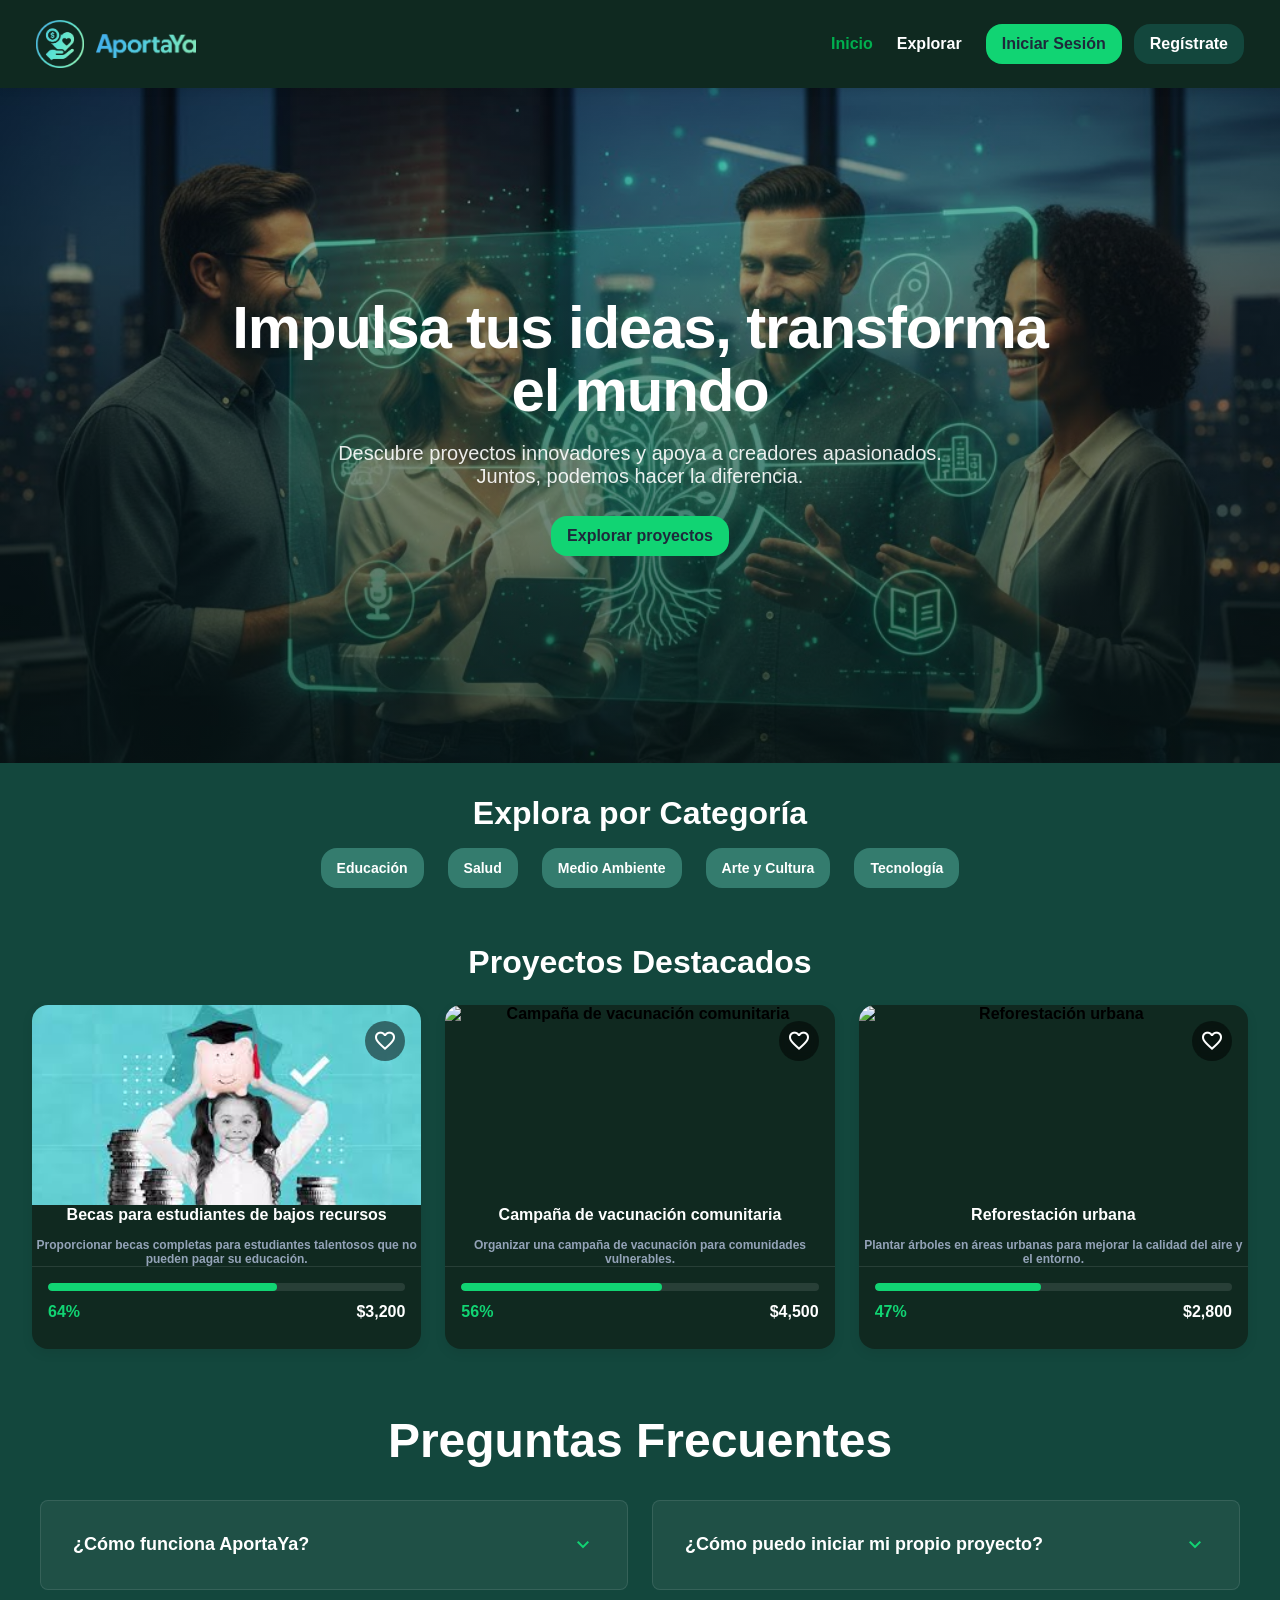
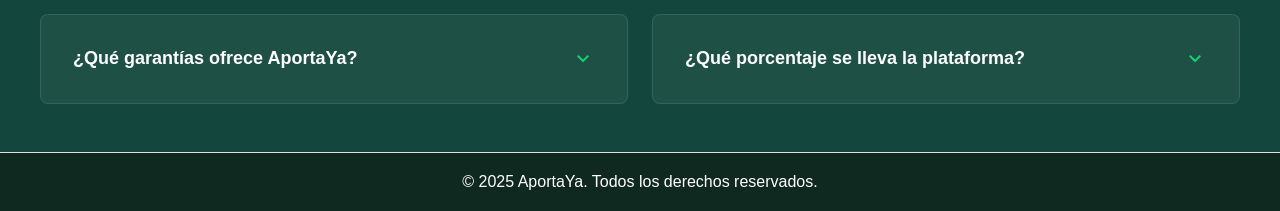
==== index.html @ a0ace8ae "Add styles for authentication and project detail pages - Implemented signup and login page styles wi" ====
<!DOCTYPE html>
    <html lang="es">
    <head>
        <meta charset="UTF-8">
        <meta name="viewport" content="width=device-width, initial-scale=1.0">
        <meta name="author" content="Danny Marcelo Dávila Barrancos">
        <meta name="description" content="Plataforma de donaciones para causas sociales">
        <meta property="og:title" content="AportaYa">
        <meta property="og:author" content="Danny Marcelo Dávila Barrancos">
        <meta property="og:description" content="Plataforma de donaciones para causas sociales">
        <link rel="shortcut icon" href="images/favicon.ico" type="image/x-icon">
        <link rel="stylesheet" href="styles/styles.css">
        <link rel="stylesheet" href="styles/components/header.css">
        <link rel="stylesheet" href="styles/components/hero.css">
        <link rel="stylesheet" href="styles/components/footer.css">
        <link rel="stylesheet" href="styles/landing/projects.css">
        <link rel="stylesheet" href="styles/landing/faq.css">

        <link rel="stylesheet" href="styles/fonts.css">
        <link href="https://fonts.googleapis.com/css2?family=Material+Symbols+Outlined" rel="stylesheet"/>
        <title>AportaYa</title>
    </head>
    <body>
        <header>
            <div class="header-content">
                <a class="logo" href="index.html" aria-label="Ir a inicio">
                    <img src="images/aporta-ya-icon.webp" alt="AportaYa Logo" width="48" height="48">
                    <img src="images/aporta-ya-letters.webp" alt="AportaYa" width="100" class="letters">
                </a>
                <nav class="menu">
                    <label for="mobile-menu-label" for="menu-switch" class="mobile-menu">
                        <span class="material-symbols-outlined">menu</span>
                    </label>
                    <ul class="menu-items">
                        <li class="active-menu">
                            <a href="#">
                                Inicio
                            </a>
                        </li>
                        <li class="menu-item">
                            <a href="pages/projects/projects.html">
                                Explorar
                            </a>
                        </li>
                        <li class="session-actions">
                            <button class="btn btn-primary" onclick="location.href='pages/auth/login.html'">
                                Iniciar Sesión
                            </button>
                            <button class="btn btn-secondary" onclick="location.href='pages/auth/signup.html'">
                                Regístrate
                            </button>
                        </li>
                    </ul>
                </nav>
            </div>
        </header>
        <main>
            <section class="hero">
                <div class="hero-content">
                    <h1 class="hero-title">Impulsa tus ideas, transforma el mundo</h1>
                    <p class="hero-desc">Descubre proyectos innovadores y apoya a creadores apasionados. Juntos, podemos hacer la diferencia.</p>
                    <button class="btn btn-primary">Explorar proyectos</button>
                </div>
            </section>
            <section class="categories">
                <h2>Explora por Categoría</h2>
                <ul class="category-list">
                </ul>
            </section>
            <section class="projects">
                <h2>Proyectos Destacados</h2>
                <ul class="project-list">
                </ul>
            </section>
            <section class="faq">
                <h2 class="faq-title">Preguntas Frecuentes</h2>
                <div class="faq-container">
                    <details class="faq-item">
                        <summary class="faq-question">
                            <span>¿Cómo funciona AportaYa?</span>
                            <span class="material-symbols-outlined">expand_more</span>
                        </summary>
                        <article class="faq-answer">
                            <p>AportaYa es una plataforma donde los creadores pueden presentar sus proyectos y recaudar fondos de una comunidad que cree en sus ideas. Los patrocinadores apoyan proyectos a cambio de recompensas únicas.</p>
                        </article>
                    </details>
                    <details class="faq-item">
                        <summary class="faq-question">
                            <span>¿Cómo puedo iniciar mi propio proyecto?</span>
                            <span class="material-symbols-outlined">expand_more</span>
                        </summary>
                        <article class="faq-answer">
                            <p>Simplemente haz clic en "Inicia tu proyecto", completa el formulario con los detalles de tu idea, establece una meta de financiamiento y ofrece recompensas atractivas para tus patrocinadores. Nuestro equipo revisará y te guiará en el proceso.</p>
                        </article>
                    </details>
                    <details class="faq-item">
                        <summary class="faq-question">
                            <span>¿Qué garantías ofrece AportaYa?</span>
                            <span class="material-symbols-outlined">expand_more</span>
                        </summary>
                        <article class="faq-answer">
                            <p>Fomentamos la transparencia y la comunicación entre creadores y patrocinadores. Si un proyecto no alcanza su meta, los fondos se devuelven a los patrocinadores. Supervisamos los proyectos para asegurar su legitimidad.</p>
                        </article>
                    </details>
                    <details class="faq-item">
                        <summary class="faq-question">
                            <span>¿Qué porcentaje se lleva la plataforma?</span>
                            <span class="material-symbols-outlined">expand_more</span>
                        </summary>
                        <article class="faq-answer">
                            <p>AportaYa cobra una tarifa del 5% sobre los fondos recaudados si el proyecto alcanza su meta. Esto nos ayuda a mantener y mejorar la plataforma. Además, existen las tarifas de procesamiento de pagos estándar.</p>
                        </article>
                    </details>
                </div>
            </section>
        </main>
        <footer>
            <div class="footer-content">
                <p>&copy; 2025 AportaYa. Todos los derechos reservados.</p>
            </div>
        </footer>
        <script src="scripts/menu.js"></script>
        <script type="module" src="scripts/categories.js"></script>
        <script type="module" src="scripts/projects.js"></script>
    </body>
</html>
---- styles/styles.css ----
:root {
    /*Colores*/
    --color-primary: #259feb;
    --color-secondary: #27e86d;
    --color-accent: #61d5ff;
    --color-background: #f4f4f4;
    --color-surface: #ffffff;
    --color-border: #e0e0e0;
    --color-shadow: rgba(0, 0, 0, 0.1);

    /*Color para los estados de éxito*/
    --color-success: #00bc00;
    --color-warning: #facc15;
    --color-error: #dc2626;
    --color-info: #0766ff;

    /*Color para las opacidades*/
    --primary: #11d473;
    --background-light: #f6f8f7;
    --background-dark: #102219cc;


    /*Color de fondo y texto*/
    --color-bg: #f9fafb;
    --color-text: #111827;
    --color-muted: #6b7280;
    --text-light: #fff;
    --selected-text: #00af4f;
    --text-dark: #1e293b;
    --text-muted: #64748b;
    --text-light-muted: #94a3b8;
    --dark-bg: #13473d;

    /* Tipografías */
    --font-base: 'Segoe UI', Tahoma, Geneva, Verdana, sans-serif;
    --font-heading: 'Poppins', sans-serif;
    --font-display: 'Manrope', sans-serif;

    /* Tamaños de fuente */
    --sf2XS: 4px;
    --sfXS: 8px;
    --sfS: 10px;
    --sfM: 12px;
    --sfL: 16px;
    --sfXL: 24px;
    --sf2XL: 32px;
    --sf3XL: 48px;

    /* Espaciados */
    --sp2XS: 4px;
    --spXS: 8px;
    --spS: 12px;
    --spM: 16px;
    --spL: 24px;
    --spXL: 32px;
    --sp2XL: 48px;

    /* Bordes */
    --border-radius-sm: 4px;
    --border-radius-md: 8px;
    --border-radius-lg: 16px;
    --border-radius-full: 9999px;

    --font-display: 'Manrope', sans-serif;

}

* {
    margin: 0;
    padding: 0;
    box-sizing: border-box;
    font-family: var(--font-base);
    scroll-behavior: smooth;
}

html {
    height: 100%;
}

body {
    background-color: var(--dark-bg);
    min-height: 100%;
    display: flex;
    flex-direction: column;
}

main {
    flex: 1;
}

.btn {
  display: flex;
  align-items: center;
  justify-content: center;
  border-radius: var(--border-radius-lg);
  height: 2.5rem;
  padding: 0 1rem;
  font-size: 1rem;
  font-weight: bold;
  cursor: pointer;
  border: none;
  transition: background 0.2s, color 0.2s, opacity 0.2s, transform 0.2s;
}
.btn-primary {
  background: var(--primary);
  color: var(--text-dark);
}
.btn-primary:hover {
  opacity: 0.9;
  transform: scale(1.05);
}

.btn-secondary {
  background: var(--dark-bg);
  color: var(--text-light);
}

.btn-secondary:hover {
  opacity: 0.9;
  transform: scale(1.05);
}
---- styles/components/header.css ----
header {
    display: flex;
    align-items: center;
    background-color: var(--background-dark);
    font-family: var(--font-heading);
    position: sticky;
    top: 0;
    z-index: 10;
    box-shadow: 0 2px 8px rgba(0, 0, 0, 0.1);
    backdrop-filter: blur(10px);
}

.header-content {
    width: 100%;
    height: 100%;
    padding: var(--spS);
    display: flex;
    flex-wrap: wrap;
    align-items: center;
    justify-content: space-between;
}

.mobile-menu {
    font-size: 32px;
    cursor: pointer;
    color: var(--text-light);
    transition: transform 0.3s ease;
}

.mobile-menu:hover {
    transform: scale(1.1);
}

.logo {
    display: flex;
    align-items: center;
    gap: var(--spXS);

    &:hover {
        cursor: pointer;
    }
}

.letters {
    margin-top: 8px;
}

.menu-items {
    display: none;
    list-style: none;
    padding: 0;
    margin: 0;
}

/* Menú móvil activo */
.menu-items.active {
    display: flex;
    flex-direction: column;
    position: fixed;
    top: 68px; /* Altura aproximada del header */
    left: 0;
    right: 0;
    background-color: var(--background-dark);
    backdrop-filter: blur(10px);
    -webkit-backdrop-filter: blur(10px);
    padding: var(--spL);
    gap: var(--spL);
    box-shadow: 0 4px 12px rgba(0, 0, 0, 0.2);
    animation: slideDown 0.3s ease-out;
    z-index: 9;
}

@keyframes slideDown {
    from {
        opacity: 0;
        transform: translateY(-20px);
    }
    to {
        opacity: 1;
        transform: translateY(0);
    }
}

body.menu-open {
    overflow: hidden;
}

li {
    text-decoration: none;
    font-size: var(--sfL);
    font-weight: 600;
}

.active-menu a {
    text-decoration: none;
    color: var(--selected-text);
}

li.menu-item {
    & a {
        text-decoration: none;
        color: var(--text-light);
    }
}

.session-actions {
    gap: var(--spS);
}

@media (min-width: 768px) and (max-width: 991px) {
    header {
        padding: var(--spXS) var(--spM);
    }

    .logo {
        img.letters {
            margin-top: 6px;
        }
    }

    .mobile-menu {
        display: none;
    }

    .menu {
        display: flex;
        flex-direction: row;
    }

    .menu .menu-items {
        display: inherit;
        justify-content: center;
        flex-wrap: wrap;
        align-items: center;
        gap: var(--spL);
    }

    .session-actions {
        display: flex;
        flex-direction: row;
    }
}

@media (min-width: 992px) {
    header {
        display: flex;
        padding: var(--spXS) var(--spL);
    }

    .logo {
        display: flex;
        align-items: center;
        gap: var(--spS);
        img.letters {
            margin-top: 4px;
        }
    }

    .mobile-menu {
        display: none;
    }

    .menu {
        display: flex;
        flex-direction: row;
    }

    .menu .menu-items {
        display: inherit;
        justify-content: center;
        flex-wrap: wrap;
        align-items: center;
        gap: var(--spL);
    }

    .session-actions {
        display: flex;
        flex-direction: row;
    }
}
---- styles/components/hero.css ----
.hero {
  position: relative;
  max-height: 60vh;
  display: flex;
  align-items: center;
  justify-content: center;
  padding: 5vw 2vw;
  background-image: url('../../images/image.webp');
  background-size: cover;
  background-position: center;
  background-repeat: no-repeat;
  color: var(--text-light);
  overflow: hidden;
}

.hero::before {
  content: "";
  position: absolute;
  inset: 0;
  background: linear-gradient(180deg, rgba(6,23,20,0.25) 0%, rgba(6,23,20,0.45) 40%, rgba(6,23,20,0.65) 100%);
  z-index: 1;
  pointer-events: none;
}

.hero-content {
  position: relative;
  z-index: 2;
  text-align: center;
  max-width: 56rem;
  width: 100%;
  display: flex;
  flex-direction: column;
  align-items: center;
  gap: 1.25rem;
  padding: 1rem 2rem;
}

.hero-title {
  font-family: var(--font-display);
  color: var(--text-light);
  font-weight: 800;
  line-height: 1.05;
  font-size: 2.25rem;
  margin: 0;
  letter-spacing: -0.02em;
}

.hero-desc {
  font-family: var(--font-display);
  color: rgba(255,255,255,0.9);
  font-size: 1.05rem;
  max-width: 42rem;
  margin: 0 auto 0.5rem auto;
}

.hero .btn {
  font-family: var(--font-display);
  z-index: 2;
}

@media (min-width: 768px) and (max-width: 991px) {
  .hero-title {
    font-size: 2.75rem;
  }
  .hero-desc {
    font-size: 1.15rem;
  }
}

@media (min-width: 992px) {
  .hero {
    min-height: 75vh;
    padding: 6vw 2vw;
  }
  .hero-title {
    font-size: 3.75rem;
  }
  .hero-desc {
    font-size: 1.25rem;
  }
}
---- styles/components/footer.css ----
footer {
    background-color: var(--background-dark);
    font-family: var(--font-body);
    color: var(--text-light);
    padding: 20px 0;
    text-align: center;
    border-top: 1px solid #e0e0e0;
    bottom: 0;
}
---- styles/landing/projects.css ----
.categories {
    padding: var(--spM);
    text-align: center;

    & h2 {
        margin-top: var(--spM);
        color: var(--text-light);
        font-family: var(--font-display);
        font-size: var(--sf2XL);
    }
}

.category-list {
    list-style: none;
    display: flex;
    flex-direction: row;
    gap: var(--spL);
    padding: 0 var(--spS);
    margin: var(--spM) 0 0 0;
    overflow-x: auto;
    -webkit-overflow-scrolling: touch;
    scroll-snap-type: x proximity;
    scrollbar-width: thin;
    scrollbar-color: rgba(0, 175, 111, 0.648) transparent;
}

.category-list::-webkit-scrollbar { height: 8px; }
.category-list::-webkit-scrollbar-track { background: transparent; }
.category-list::-webkit-scrollbar-thumb { background: rgba(0,0,0,0.12); border-radius: 999px; }

.category-item {
    flex: 0 0 auto;
    margin-bottom: 8px;
    background-color: #83ffe84a;
    color: var(--text-light);
    padding: var(--spS) var(--spM);
    border-radius: var(--border-radius-lg);
    font-size: var(--sfM);
    cursor: pointer;

    &:hover {
        background-color: #2fffd966;
    }
}

.projects {
    padding: var(--spM);
    text-align: center;
    margin-top: var(--spM);

    & h2 {
        color: var(--text-light);
        font-family: var(--font-display);
        font-size: var(--sf2XL);
    }
}

.project-list {
    list-style: none;
    padding: 0 var(--spM);
    margin: var(--spL) auto 0 auto;
    width: 100%;
    display: grid;
    grid-template-columns: 1fr;
    gap: var(--spL);
    justify-items: center;
}

.project-card {
    width: 100%;
    position: relative;
    background: var(--background-dark);
    border-radius: var(--border-radius-lg);
    overflow: hidden;
    box-shadow: 0 4px 12px rgba(0, 0, 0, 0.08);
}

.project-card:hover {
    transform: translateY(-4px);
    box-shadow: 0 8px 24px rgba(0, 0, 0, 0.12);
}

.project-image-container {
    position: relative;
    width: 100%;
    height: 200px;
    display: flex;
    justify-content: center;
    overflow: hidden;
    align-items: center;

    & img {
        width: 100%;
        height: 100%;
        object-fit: cover;
        object-position: center;
    }
}

.project-fav {
    display: flex;
    align-items: center;
    justify-content: center;
    position: absolute;
    top: 1rem;
    right: 1rem;
    width: 2.5rem;
    height: 2.5rem;
    background: rgba(0,0,0,0.5);
    color: #FFFFFF;
    border-radius: 50%;
    border: none;
    cursor: pointer;
    transition: all 0.3s ease;
    backdrop-filter: blur(4px);
    z-index: 4;
}

.project-fav:hover {
    background: var(--primary);
    color: var(--text-dark);
    transform: scale(1.1);
}

.project-details {
    padding: var(--spM);
    text-align: left;
}

.project-title {
    font-family: var(--font-display);
    font-size: var(--sfL);
    color: var(--text-light);
    margin: 0 0 var(--spS) 0;
    line-height: 1.3;
}

.project-description {
    font-family: var(--font-display);
    font-size: var(--sfM);
    color: var(--text-light-muted);
    margin: 0;
    line-clamp: 3;
    -webkit-box-orient: vertical;
    overflow: hidden;
    text-overflow: ellipsis;
}

.project-statistics {
    padding: var(--spM);
    border-top: 1px solid rgba(255, 255, 255, 0.1);
}

.progress-info {
    display: flex;
    justify-content: space-between;
    align-items: center;
    margin-bottom: var(--spS);
}

.goal-percentage {
    font-family: var(--font-display);
    font-size: var(--sfL);
    font-weight: 700;
    color: var(--primary);
}

.raised-amount {
    font-family: var(--font-display);
    font-size: var(--sfL);
    color: var(--text-light);
    font-weight: 600;
}

.progress-bar {
    width: 100%;
    height: 8px;
    background: rgba(255, 255, 255, 0.1);
    border-radius: 999px;
    overflow: hidden;
    margin-bottom: var(--spS);
}

.progress-fill {
    height: 100%;
    background: var(--primary);
    border-radius: 999px;
    transition: width 0.3s ease;
}

.project-goal {
    font-family: var(--font-display);
    font-size: var(--sfL);
    color: var(--text-light-muted);
    display: block;
}

@media (min-width: 768px) and (max-width: 991px) {
    .category-list {
        justify-content: center;
        overflow-x: visible;
        scroll-snap-type: none;
    }
    .category-item {
        flex: 0 0 auto;
    }

    .project-list {
        grid-template-columns: repeat(2, 1fr);
    }

    .project-card {
        max-width: 20rem;
    }
}

@media (min-width: 992px) {
    .category-list {
        display: flex;
        flex-direction: row;
        justify-content: center;
        overflow-x: visible;
        scroll-snap-type: none;
    }
    .category-item {
        flex: 0 0 auto;
    }

    .project-list {
        display: flex;
        justify-content: center;
    }

    .project-card {
        max-width: 400px;
    }
}
---- styles/landing/faq.css ----
/* FAQ Section - Mobile First */
.faq {
    display: flex;
    width: 100%;
    align-items: center;
    flex-direction: column;
    padding: var(--sp2XL) var(--spL);
    background-color: var(--dark-bg);
}

.faq-title {
    font-size: var(--sf2XL);
    font-weight: 800;
    margin-bottom: var(--spXL);
    color: var(--text-light);
    text-align: center;
    font-family: var(--font-heading);
}

.faq-container {
    width: 100%;
    max-width: 800px;
    display: flex;
    flex-direction: column;
    gap: var(--spM);
}

.faq-item {
    background-color: rgba(255, 255, 255, 0.05);
    border: 1px solid rgba(255, 255, 255, 0.1);
    border-radius: var(--border-radius-md);
    overflow: hidden;
    transition: all 0.3s ease;
}

.faq-item:hover {
    background-color: rgba(255, 255, 255, 0.08);
    border-color: rgba(255, 255, 255, 0.2);
}

.faq-item[open] {
    background-color: rgba(255, 255, 255, 0.1);
}

.faq-question {
    display: flex;
    justify-content: space-between;
    align-items: center;
    padding: var(--spL);
    cursor: pointer;
    font-size: var(--sfL);
    font-weight: 600;
    color: var(--text-light);
    user-select: none;
    list-style: none;
}

.faq-question::-webkit-details-marker {
    display: none;
}

.faq-question span:first-child {
    flex: 1;
}

.faq-question .material-symbols-outlined {
    transition: transform 0.3s ease;
    color: var(--primary);
    font-size: 24px;
}

.faq-item[open] .faq-question .material-symbols-outlined {
    transform: rotate(180deg);
}

.faq-answer {
    padding: 0 var(--spL) var(--spL) var(--spL);
    color: var(--text-light);
    font-size: var(--sfL);
    line-height: 1.6;
    animation: slideDown 0.3s ease-out;
}

.faq-answer p {
    margin: 0;
}

@keyframes slideDown {
    from {
        opacity: 0;
        transform: translateY(-10px);
    }
    to {
        opacity: 1;
        transform: translateY(0);
    }
}

@media (min-width: 768px) and (max-width: 991px) {
    .faq {
        padding: var(--sp2XL) var(--spXL);
    }

    .faq-title {
        font-size: var(--sf3XL);
    }

    .faq-container {
        gap: var(--spL);
    }

    .faq-question {
        padding: var(--spXL);
        font-size: 1.125rem;
    }

    .faq-answer {
        padding: 0 var(--spXL) var(--spXL) var(--spXL);
    }
}

@media (min-width: 992px) {
    .faq {
        padding: var(--sp2XL) var(--spXL);
    }

    .faq-title {
        font-size: var(--sf3XL);
    }

    .faq-container {
        max-width: 1200px;
        display: grid;
        grid-template-columns: repeat(2, 1fr);
        gap: var(--spL);
    }

    .faq-question {
        padding: var(--spXL);
        font-size: 1.125rem;
    }

    .faq-answer {
        padding: 0 var(--spXL) var(--spXL) var(--spXL);
    }
}
---- styles/fonts.css ----
@font-face {
  font-family: 'Manrope';
  font-style: normal;
  font-weight: 400;
  src: url(https://fonts.gstatic.com/s/manrope/v20/xn7gYHE41ni1AdIRggqxSvfedN62Zw.woff2) format('woff2');
  unicode-range: U+0460-052F, U+1C80-1C8A, U+20B4, U+2DE0-2DFF, U+A640-A69F, U+FE2E-FE2F;
}
/* cyrillic */
@font-face {
  font-family: 'Manrope';
  font-style: normal;
  font-weight: 400;
  src: url(https://fonts.gstatic.com/s/manrope/v20/xn7gYHE41ni1AdIRggOxSvfedN62Zw.woff2) format('woff2');
  unicode-range: U+0301, U+0400-045F, U+0490-0491, U+04B0-04B1, U+2116;
}
/* greek */
@font-face {
  font-family: 'Manrope';
  font-style: normal;
  font-weight: 400;
  src: url(https://fonts.gstatic.com/s/manrope/v20/xn7gYHE41ni1AdIRggSxSvfedN62Zw.woff2) format('woff2');
  unicode-range: U+0370-0377, U+037A-037F, U+0384-038A, U+038C, U+038E-03A1, U+03A3-03FF;
}
/* vietnamese */
@font-face {
  font-family: 'Manrope';
  font-style: normal;
  font-weight: 400;
  src: url(https://fonts.gstatic.com/s/manrope/v20/xn7gYHE41ni1AdIRggixSvfedN62Zw.woff2) format('woff2');
  unicode-range: U+0102-0103, U+0110-0111, U+0128-0129, U+0168-0169, U+01A0-01A1, U+01AF-01B0, U+0300-0301, U+0303-0304, U+0308-0309, U+0323, U+0329, U+1EA0-1EF9, U+20AB;
}
/* latin-ext */
@font-face {
  font-family: 'Manrope';
  font-style: normal;
  font-weight: 400;
  src: url(https://fonts.gstatic.com/s/manrope/v20/xn7gYHE41ni1AdIRggmxSvfedN62Zw.woff2) format('woff2');
  unicode-range: U+0100-02BA, U+02BD-02C5, U+02C7-02CC, U+02CE-02D7, U+02DD-02FF, U+0304, U+0308, U+0329, U+1D00-1DBF, U+1E00-1E9F, U+1EF2-1EFF, U+2020, U+20A0-20AB, U+20AD-20C0, U+2113, U+2C60-2C7F, U+A720-A7FF;
}
/* latin */
@font-face {
  font-family: 'Manrope';
  font-style: normal;
  font-weight: 400;
  src: url(https://fonts.gstatic.com/s/manrope/v20/xn7gYHE41ni1AdIRggexSvfedN4.woff2) format('woff2');
  unicode-range: U+0000-00FF, U+0131, U+0152-0153, U+02BB-02BC, U+02C6, U+02DA, U+02DC, U+0304, U+0308, U+0329, U+2000-206F, U+20AC, U+2122, U+2191, U+2193, U+2212, U+2215, U+FEFF, U+FFFD;
}
/* cyrillic-ext */
@font-face {
  font-family: 'Manrope';
  font-style: normal;
  font-weight: 500;
  src: url(https://fonts.gstatic.com/s/manrope/v20/xn7gYHE41ni1AdIRggqxSvfedN62Zw.woff2) format('woff2');
  unicode-range: U+0460-052F, U+1C80-1C8A, U+20B4, U+2DE0-2DFF, U+A640-A69F, U+FE2E-FE2F;
}
/* cyrillic */
@font-face {
  font-family: 'Manrope';
  font-style: normal;
  font-weight: 500;
  src: url(https://fonts.gstatic.com/s/manrope/v20/xn7gYHE41ni1AdIRggOxSvfedN62Zw.woff2) format('woff2');
  unicode-range: U+0301, U+0400-045F, U+0490-0491, U+04B0-04B1, U+2116;
}
/* greek */
@font-face {
  font-family: 'Manrope';
  font-style: normal;
  font-weight: 500;
  src: url(https://fonts.gstatic.com/s/manrope/v20/xn7gYHE41ni1AdIRggSxSvfedN62Zw.woff2) format('woff2');
  unicode-range: U+0370-0377, U+037A-037F, U+0384-038A, U+038C, U+038E-03A1, U+03A3-03FF;
}
/* vietnamese */
@font-face {
  font-family: 'Manrope';
  font-style: normal;
  font-weight: 500;
  src: url(https://fonts.gstatic.com/s/manrope/v20/xn7gYHE41ni1AdIRggixSvfedN62Zw.woff2) format('woff2');
  unicode-range: U+0102-0103, U+0110-0111, U+0128-0129, U+0168-0169, U+01A0-01A1, U+01AF-01B0, U+0300-0301, U+0303-0304, U+0308-0309, U+0323, U+0329, U+1EA0-1EF9, U+20AB;
}
/* latin-ext */
@font-face {
  font-family: 'Manrope';
  font-style: normal;
  font-weight: 500;
  src: url(https://fonts.gstatic.com/s/manrope/v20/xn7gYHE41ni1AdIRggmxSvfedN62Zw.woff2) format('woff2');
  unicode-range: U+0100-02BA, U+02BD-02C5, U+02C7-02CC, U+02CE-02D7, U+02DD-02FF, U+0304, U+0308, U+0329, U+1D00-1DBF, U+1E00-1E9F, U+1EF2-1EFF, U+2020, U+20A0-20AB, U+20AD-20C0, U+2113, U+2C60-2C7F, U+A720-A7FF;
}
/* latin */
@font-face {
  font-family: 'Manrope';
  font-style: normal;
  font-weight: 500;
  src: url(https://fonts.gstatic.com/s/manrope/v20/xn7gYHE41ni1AdIRggexSvfedN4.woff2) format('woff2');
  unicode-range: U+0000-00FF, U+0131, U+0152-0153, U+02BB-02BC, U+02C6, U+02DA, U+02DC, U+0304, U+0308, U+0329, U+2000-206F, U+20AC, U+2122, U+2191, U+2193, U+2212, U+2215, U+FEFF, U+FFFD;
}
/* cyrillic-ext */
@font-face {
  font-family: 'Manrope';
  font-style: normal;
  font-weight: 700;
  src: url(https://fonts.gstatic.com/s/manrope/v20/xn7gYHE41ni1AdIRggqxSvfedN62Zw.woff2) format('woff2');
  unicode-range: U+0460-052F, U+1C80-1C8A, U+20B4, U+2DE0-2DFF, U+A640-A69F, U+FE2E-FE2F;
}
/* cyrillic */
@font-face {
  font-family: 'Manrope';
  font-style: normal;
  font-weight: 700;
  src: url(https://fonts.gstatic.com/s/manrope/v20/xn7gYHE41ni1AdIRggOxSvfedN62Zw.woff2) format('woff2');
  unicode-range: U+0301, U+0400-045F, U+0490-0491, U+04B0-04B1, U+2116;
}
/* greek */
@font-face {
  font-family: 'Manrope';
  font-style: normal;
  font-weight: 700;
  src: url(https://fonts.gstatic.com/s/manrope/v20/xn7gYHE41ni1AdIRggSxSvfedN62Zw.woff2) format('woff2');
  unicode-range: U+0370-0377, U+037A-037F, U+0384-038A, U+038C, U+038E-03A1, U+03A3-03FF;
}
/* vietnamese */
@font-face {
  font-family: 'Manrope';
  font-style: normal;
  font-weight: 700;
  src: url(https://fonts.gstatic.com/s/manrope/v20/xn7gYHE41ni1AdIRggixSvfedN62Zw.woff2) format('woff2');
  unicode-range: U+0102-0103, U+0110-0111, U+0128-0129, U+0168-0169, U+01A0-01A1, U+01AF-01B0, U+0300-0301, U+0303-0304, U+0308-0309, U+0323, U+0329, U+1EA0-1EF9, U+20AB;
}
/* latin-ext */
@font-face {
  font-family: 'Manrope';
  font-style: normal;
  font-weight: 700;
  src: url(https://fonts.gstatic.com/s/manrope/v20/xn7gYHE41ni1AdIRggmxSvfedN62Zw.woff2) format('woff2');
  unicode-range: U+0100-02BA, U+02BD-02C5, U+02C7-02CC, U+02CE-02D7, U+02DD-02FF, U+0304, U+0308, U+0329, U+1D00-1DBF, U+1E00-1E9F, U+1EF2-1EFF, U+2020, U+20A0-20AB, U+20AD-20C0, U+2113, U+2C60-2C7F, U+A720-A7FF;
}
/* latin */
@font-face {
  font-family: 'Manrope';
  font-style: normal;
  font-weight: 700;
  src: url(https://fonts.gstatic.com/s/manrope/v20/xn7gYHE41ni1AdIRggexSvfedN4.woff2) format('woff2');
  unicode-range: U+0000-00FF, U+0131, U+0152-0153, U+02BB-02BC, U+02C6, U+02DA, U+02DC, U+0304, U+0308, U+0329, U+2000-206F, U+20AC, U+2122, U+2191, U+2193, U+2212, U+2215, U+FEFF, U+FFFD;
}
/* cyrillic-ext */
@font-face {
  font-family: 'Manrope';
  font-style: normal;
  font-weight: 800;
  src: url(https://fonts.gstatic.com/s/manrope/v20/xn7gYHE41ni1AdIRggqxSvfedN62Zw.woff2) format('woff2');
  unicode-range: U+0460-052F, U+1C80-1C8A, U+20B4, U+2DE0-2DFF, U+A640-A69F, U+FE2E-FE2F;
}
/* cyrillic */
@font-face {
  font-family: 'Manrope';
  font-style: normal;
  font-weight: 800;
  src: url(https://fonts.gstatic.com/s/manrope/v20/xn7gYHE41ni1AdIRggOxSvfedN62Zw.woff2) format('woff2');
  unicode-range: U+0301, U+0400-045F, U+0490-0491, U+04B0-04B1, U+2116;
}
@font-face {
  font-family: 'Manrope';
  font-style: normal;
  font-weight: 800;
  src: url(https://fonts.gstatic.com/s/manrope/v20/xn7gYHE41ni1AdIRggSxSvfedN62Zw.woff2) format('woff2');
  unicode-range: U+0370-0377, U+037A-037F, U+0384-038A, U+038C, U+038E-03A1, U+03A3-03FF;
}

@font-face {
  font-family: 'Manrope';
  font-style: normal;
  font-weight: 800;
  src: url(https://fonts.gstatic.com/s/manrope/v20/xn7gYHE41ni1AdIRggixSvfedN62Zw.woff2) format('woff2');
  unicode-range: U+0102-0103, U+0110-0111, U+0128-0129, U+0168-0169, U+01A0-01A1, U+01AF-01B0, U+0300-0301, U+0303-0304, U+0308-0309, U+0323, U+0329, U+1EA0-1EF9, U+20AB;
}

@font-face {
  font-family: 'Manrope';
  font-style: normal;
  font-weight: 800;
  src: url(https://fonts.gstatic.com/s/manrope/v20/xn7gYHE41ni1AdIRggmxSvfedN62Zw.woff2) format('woff2');
  unicode-range: U+0100-02BA, U+02BD-02C5, U+02C7-02CC, U+02CE-02D7, U+02DD-02FF, U+0304, U+0308, U+0329, U+1D00-1DBF, U+1E00-1E9F, U+1EF2-1EFF, U+2020, U+20A0-20AB, U+20AD-20C0, U+2113, U+2C60-2C7F, U+A720-A7FF;
}

@font-face {
  font-family: 'Manrope';
  font-style: normal;
  font-weight: 800;
  src: url(https://fonts.gstatic.com/s/manrope/v20/xn7gYHE41ni1AdIRggexSvfedN4.woff2) format('woff2');
  unicode-range: U+0000-00FF, U+0131, U+0152-0153, U+02BB-02BC, U+02C6, U+02DA, U+02DC, U+0304, U+0308, U+0329, U+2000-206F, U+20AC, U+2122, U+2191, U+2193, U+2212, U+2215, U+FEFF, U+FFFD;
}
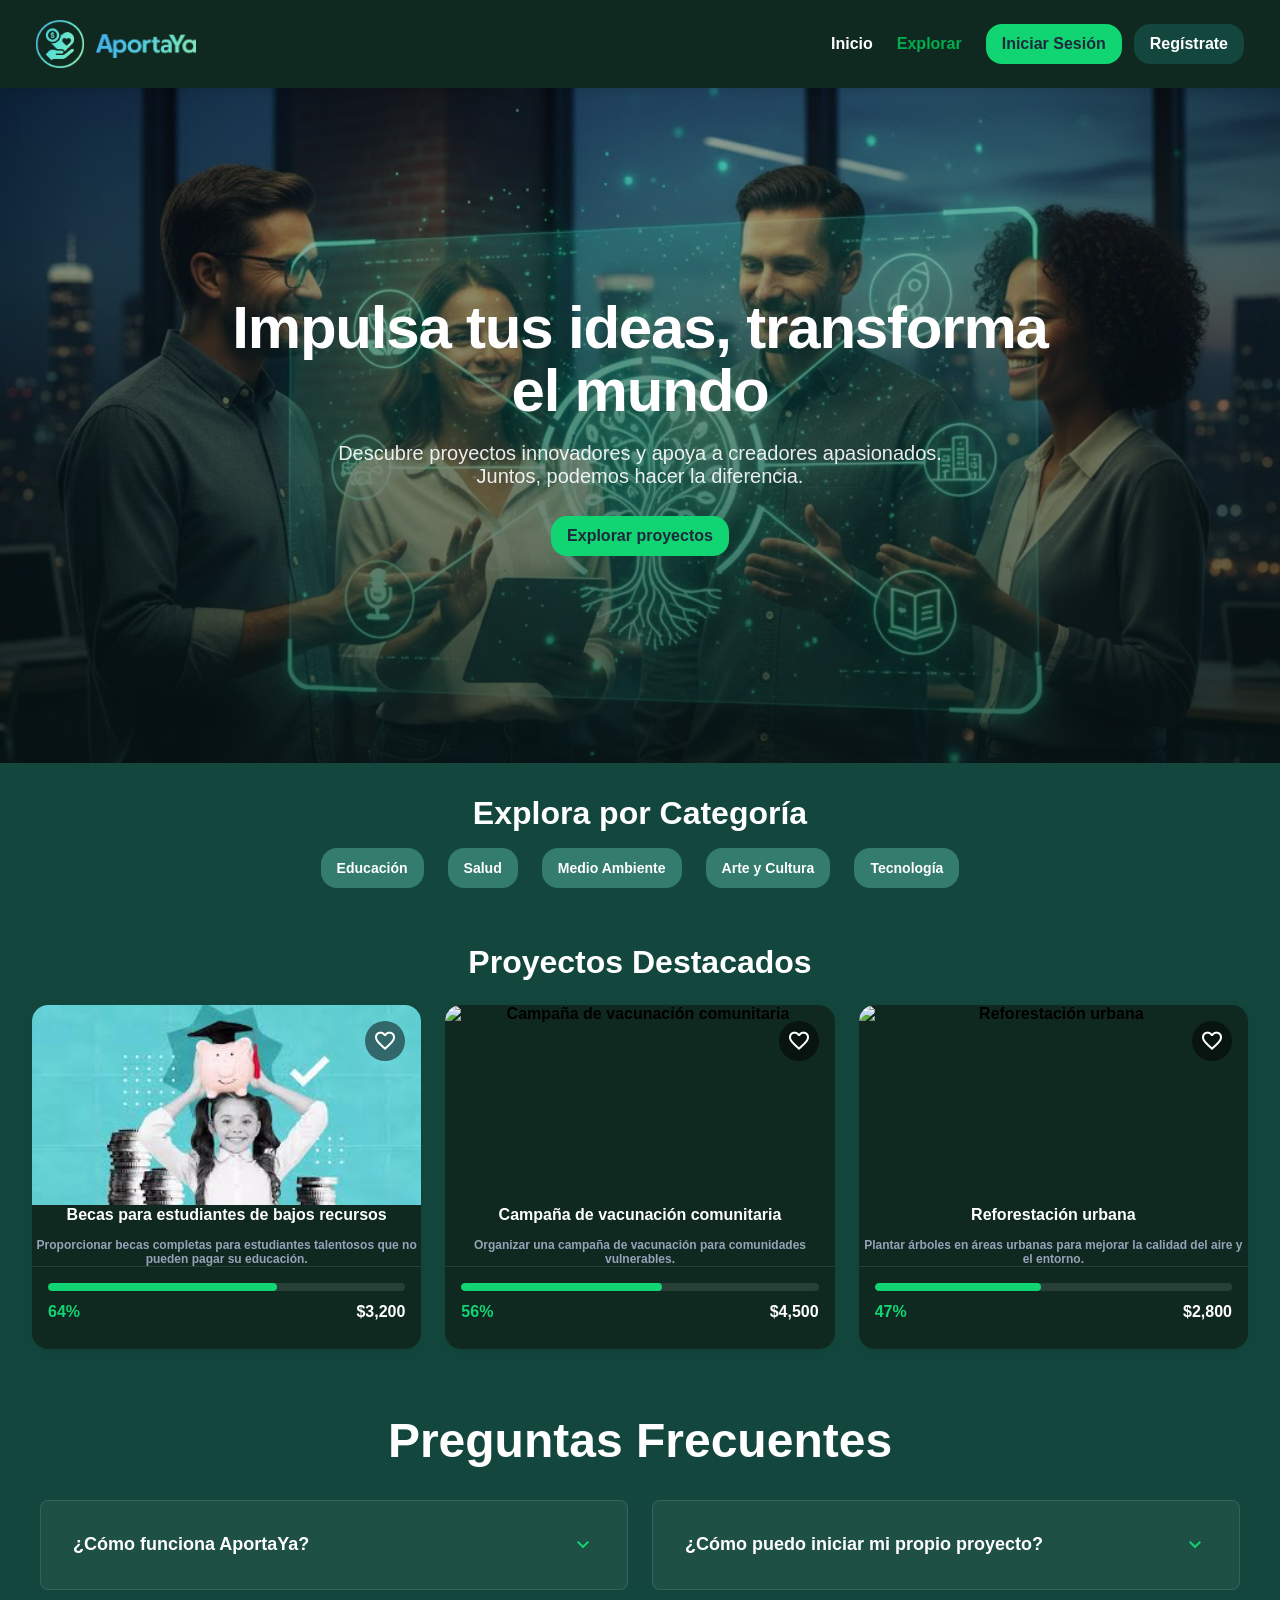
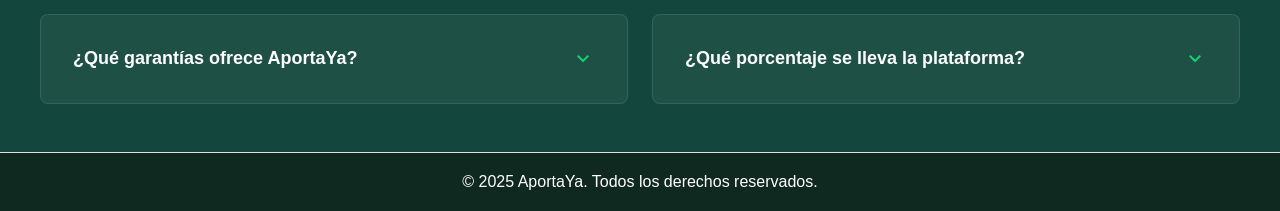
==== commit 62c57dee: "Actualizar rutas de navegación y mejorar accesibilidad en los archivos HTML" ====
--- a/index.html
+++ b/index.html
@@ -23,30 +23,30 @@
     <body>
         <header>
             <div class="header-content">
-                <a class="logo" href="index.html" aria-label="Ir a inicio">
-                    <img src="images/aporta-ya-icon.webp" alt="AportaYa Logo" width="48" height="48">
-                    <img src="images/aporta-ya-letters.webp" alt="AportaYa" width="100" class="letters">
+                <a class="logo" href="../../index.html" aria-label="Ir a inicio">
+                    <img src="../../images/aporta-ya-icon.webp" alt="AportaYa Logo" width="48" height="48">
+                    <img src="../../images/aporta-ya-letters.webp" alt="AportaYa" width="100" class="letters">
                 </a>
-                <nav class="menu">
+                <nav class="menu" aria-label="Menú principal">
                     <label for="mobile-menu-label" for="menu-switch" class="mobile-menu">
                         <span class="material-symbols-outlined">menu</span>
                     </label>
                     <ul class="menu-items">
+                        <li class="menu-item">
+                            <a href="../../index.html">
+                                Inicio
+                            </a> 
+                        </li>
                         <li class="active-menu">
-                            <a href="#">
-                                Inicio
-                            </a>
-                        </li>
-                        <li class="menu-item">
-                            <a href="pages/projects/projects.html">
+                            <a href="projects.html">
                                 Explorar
                             </a>
                         </li>
                         <li class="session-actions">
-                            <button class="btn btn-primary" onclick="location.href='pages/auth/login.html'">
+                            <button class="btn btn-primary" onclick="location.href='../auth/login.html'">
                                 Iniciar Sesión
                             </button>
-                            <button class="btn btn-secondary" onclick="location.href='pages/auth/signup.html'">
+                            <button class="btn btn-secondary" onclick="location.href='../auth/signup.html'">
                                 Regístrate
                             </button>
                         </li>
@@ -59,7 +59,7 @@
                 <div class="hero-content">
                     <h1 class="hero-title">Impulsa tus ideas, transforma el mundo</h1>
                     <p class="hero-desc">Descubre proyectos innovadores y apoya a creadores apasionados. Juntos, podemos hacer la diferencia.</p>
-                    <button class="btn btn-primary">Explorar proyectos</button>
+                    <button class="btn btn-primary" onclick="location.href='pages/projects/projects.html'">Explorar proyectos</button>
                 </div>
             </section>
             <section class="categories">
--- a/styles/styles.css
+++ b/styles/styles.css
@@ -1,5 +1,4 @@
 :root {
-    /*Colores*/
     --color-primary: #259feb;
     --color-secondary: #27e86d;
     --color-accent: #61d5ff;
@@ -8,19 +7,16 @@
     --color-border: #e0e0e0;
     --color-shadow: rgba(0, 0, 0, 0.1);
 
-    /*Color para los estados de éxito*/
     --color-success: #00bc00;
     --color-warning: #facc15;
     --color-error: #dc2626;
     --color-info: #0766ff;
 
-    /*Color para las opacidades*/
     --primary: #11d473;
     --background-light: #f6f8f7;
     --background-dark: #102219cc;
 
 
-    /*Color de fondo y texto*/
     --color-bg: #f9fafb;
     --color-text: #111827;
     --color-muted: #6b7280;
@@ -31,12 +27,10 @@
     --text-light-muted: #94a3b8;
     --dark-bg: #13473d;
 
-    /* Tipografías */
     --font-base: 'Segoe UI', Tahoma, Geneva, Verdana, sans-serif;
     --font-heading: 'Poppins', sans-serif;
     --font-display: 'Manrope', sans-serif;
 
-    /* Tamaños de fuente */
     --sf2XS: 4px;
     --sfXS: 8px;
     --sfS: 10px;
@@ -46,7 +40,6 @@
     --sf2XL: 32px;
     --sf3XL: 48px;
 
-    /* Espaciados */
     --sp2XS: 4px;
     --spXS: 8px;
     --spS: 12px;
@@ -55,7 +48,6 @@
     --spXL: 32px;
     --sp2XL: 48px;
 
-    /* Bordes */
     --border-radius-sm: 4px;
     --border-radius-md: 8px;
     --border-radius-lg: 16px;
--- a/styles/components/header.css
+++ b/styles/components/header.css
@@ -52,12 +52,11 @@
     margin: 0;
 }
 
-/* Menú móvil activo */
 .menu-items.active {
     display: flex;
     flex-direction: column;
     position: fixed;
-    top: 68px; /* Altura aproximada del header */
+    top: 68px;
     left: 0;
     right: 0;
     background-color: var(--background-dark);
--- a/styles/landing/faq.css
+++ b/styles/landing/faq.css
@@ -1,4 +1,3 @@
-/* FAQ Section - Mobile First */
 .faq {
     display: flex;
     width: 100%;
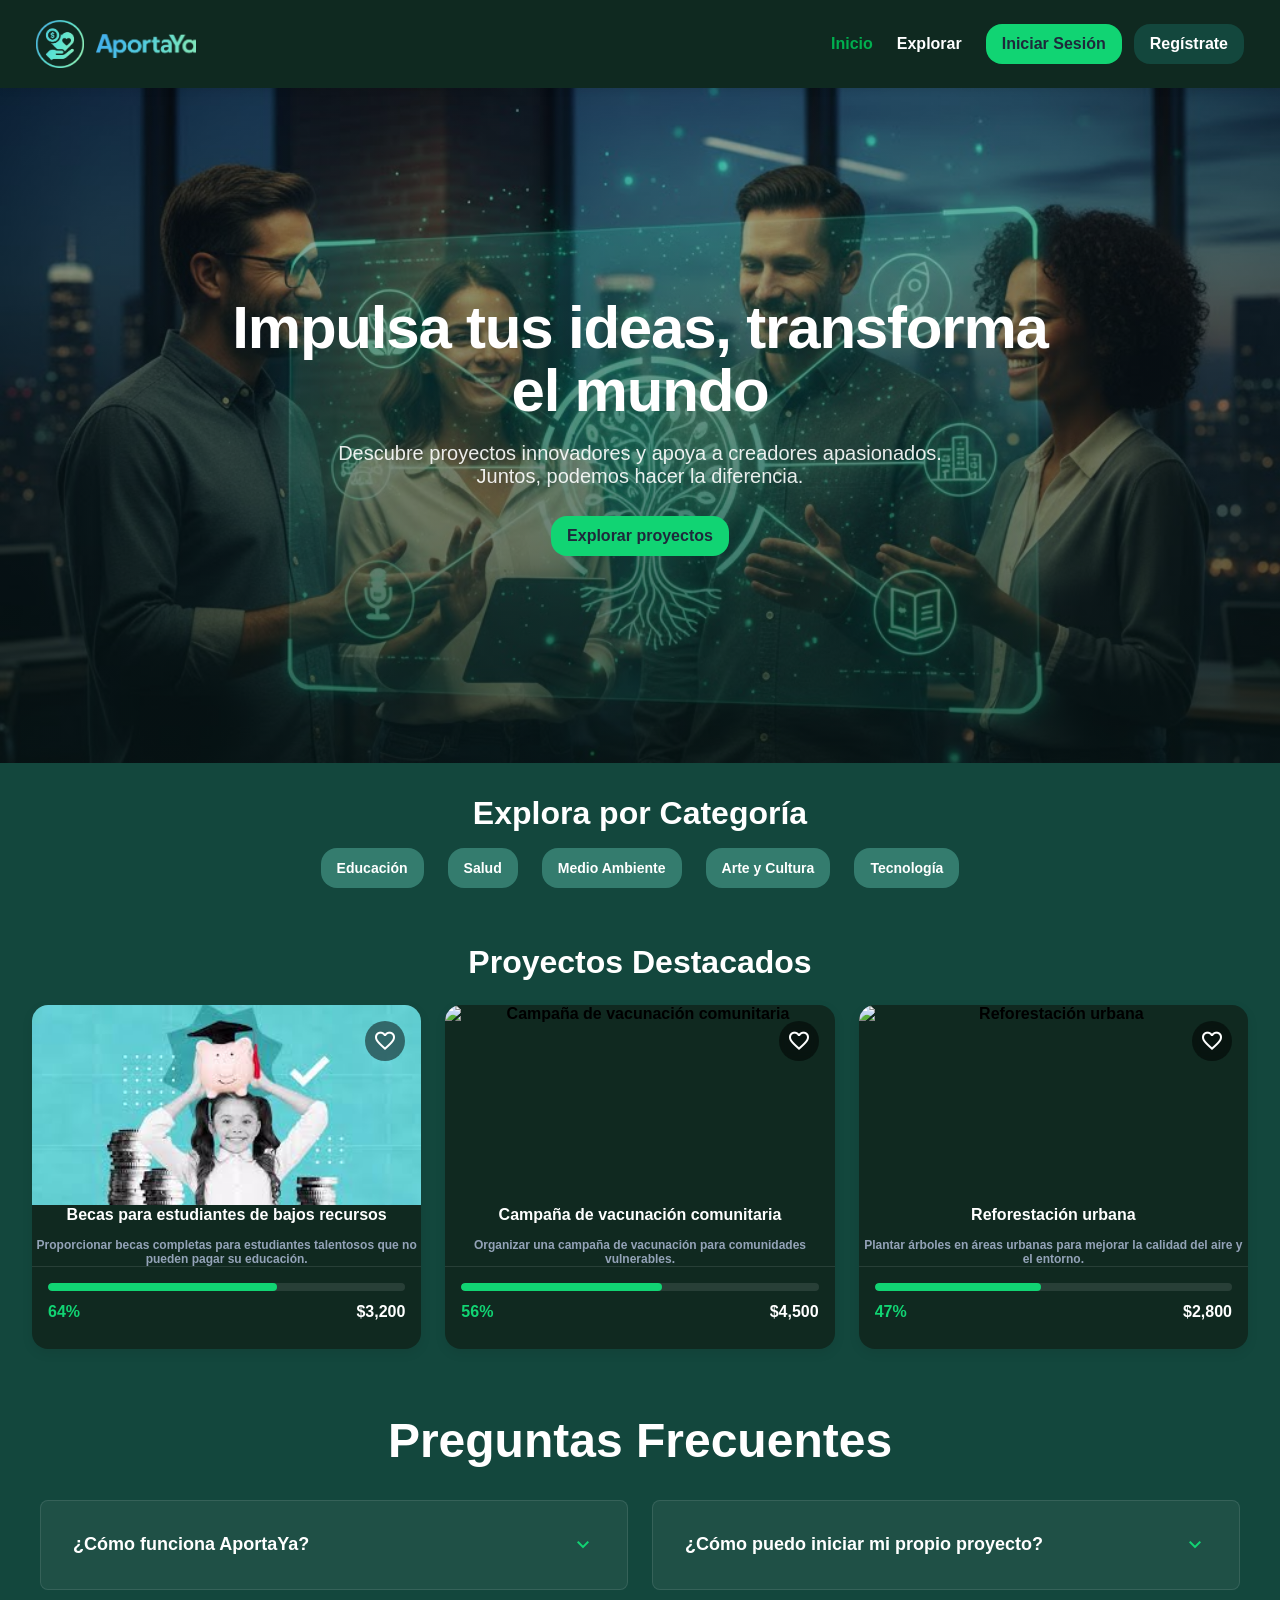
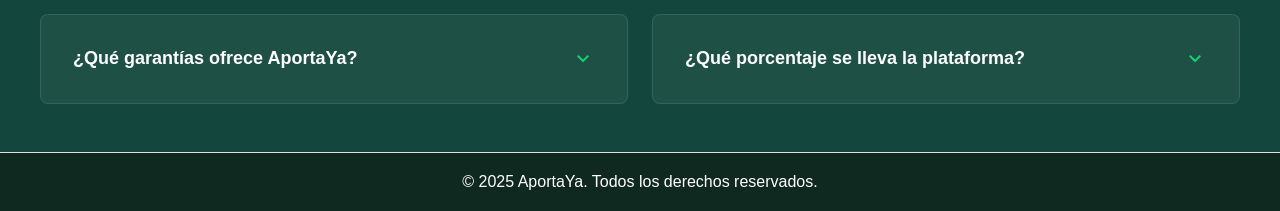
==== commit cb6f9577: "Actualizar rutas de navegación y mejorar la estructura del menú en index.html" ====
--- a/index.html
+++ b/index.html
@@ -23,30 +23,30 @@
     <body>
         <header>
             <div class="header-content">
-                <a class="logo" href="../../index.html" aria-label="Ir a inicio">
-                    <img src="../../images/aporta-ya-icon.webp" alt="AportaYa Logo" width="48" height="48">
-                    <img src="../../images/aporta-ya-letters.webp" alt="AportaYa" width="100" class="letters">
+                <a class="logo" href="index.html" aria-label="Ir a inicio">
+                    <img src="images/aporta-ya-icon.webp" alt="AportaYa Logo" width="48" height="48">
+                    <img src="images/aporta-ya-letters.webp" alt="AportaYa" width="100" class="letters">
                 </a>
-                <nav class="menu" aria-label="Menú principal">
+                <nav class="menu">
                     <label for="mobile-menu-label" for="menu-switch" class="mobile-menu">
                         <span class="material-symbols-outlined">menu</span>
                     </label>
                     <ul class="menu-items">
+                        <li class="active-menu">
+                            <a href="#">
+                                Inicio
+                            </a>
+                        </li>
                         <li class="menu-item">
-                            <a href="../../index.html">
-                                Inicio
-                            </a> 
-                        </li>
-                        <li class="active-menu">
-                            <a href="projects.html">
+                            <a href="pages/projects/projects.html">
                                 Explorar
                             </a>
                         </li>
                         <li class="session-actions">
-                            <button class="btn btn-primary" onclick="location.href='../auth/login.html'">
+                            <button class="btn btn-primary" onclick="location.href='pages/auth/login.html'">
                                 Iniciar Sesión
                             </button>
-                            <button class="btn btn-secondary" onclick="location.href='../auth/signup.html'">
+                            <button class="btn btn-secondary" onclick="location.href='pages/auth/signup.html'">
                                 Regístrate
                             </button>
                         </li>
